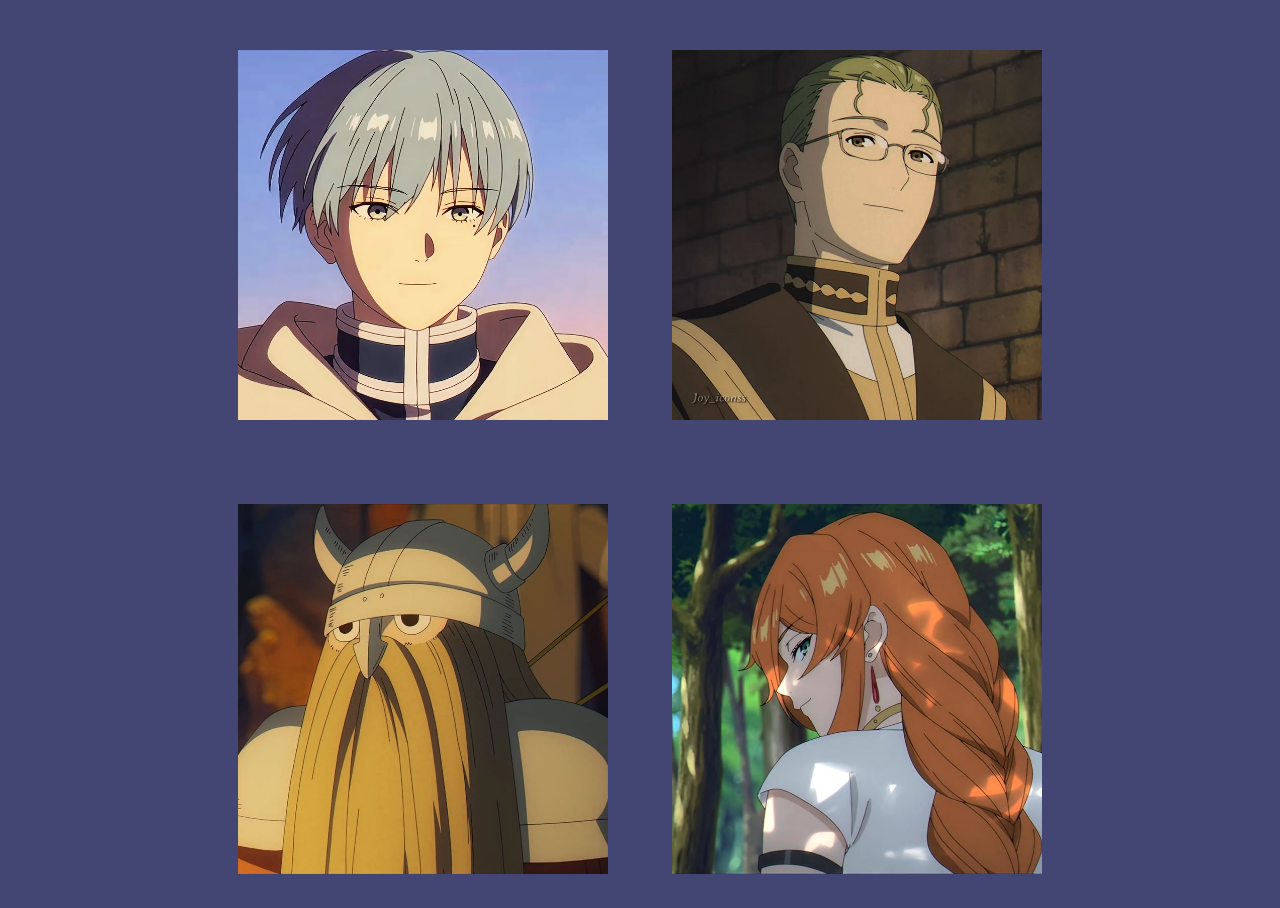
==== secundarios.html @ 41c14369 "Fiz o segundo iframe contendo o restante dos personagens" ====
<!DOCTYPE html>
<html lang="pt-br">
<head>
    <meta charset="UTF-8">
    <meta name="viewport" content="width=device-width, initial-scale=1.0">
    <title>Document</title>
    <link rel="stylesheet" href="secundarios.css">
    <style>
        body {
            background-color:#434573; 
        }
    </style>
</head>
<body>
    <main>
        <section class="personagem">
            <img src="imagenspersonagens/⊱✰⊰.jpg" alt="Frieren">
            <h1>Himmel</h1>
            <p class="frieren">Uma maga elfa que participou da jornada responsável por derrotar o Rei Demônio. Após a morte de seus antigos companheiros, Frieren embarca em uma nova viagem para compreender melhor os sentimentos humanos e o valor do tempo compartilhado com aqueles que amamos.</p>
            </section>
            <section class="personagem">
            <img src="imagenspersonagens/Heiter _ Check this profile for better PFP_Icons 🌸✨.jpg" alt="Fern">
            <h1>Heiter</h1>
            <p>Aprendiz de Frieren e uma das magas mais talentosas de sua geração. Determinada, responsável e extremamente dedicada aos estudos mágicos, Fern acompanha sua mestra em busca de novos conhecimentos e experiências.</p>
            </section>
            <section class="personagem">
            <img src="imagenspersonagens/Eisen - Sousou no Frieren icons _ Frieren_ Beyond Journey’s End icons.jpg" alt="Stark">
            <h1>Eisen</h1>
            <p>Um jovem guerreiro treinado por Eisen. Apesar de sua personalidade insegura, possui grande coragem e força em batalha. Sua determinação em proteger seus amigos faz dele um companheiro indispensável na jornada.</p>
            </section>
            <section class="personagem">
            <img src="imagenspersonagens/Credit_ 𝐀zα࣪z𝗲̫̄l.jpg" alt="Sein">
            <h1>Flamme</h1>
            <p>Sein é um sacerdote talentoso e de meia-idade que se junta brevemente ao grupo da maga Frieren em sua jornada. Embora seja um excelente curandeiro com grande potencial, ele decide deixar o grupo posteriormente para seguir sua própria missão pessoal na esperança de reencontrar um amigo de infância.</p>
        </section>
    </main>
</body>
</html>
---- secundarios.css ----
@charset "UTF-8";

@import url('https://fonts.googleapis.com/css2?family=Bebas+Neue&family=Cinzel:wght@400..900&family=Playwrite+AT:ital,wght@0,100..400;1,100..400&family=Work+Sans:ital,wght@0,100..900;1,100..900&display=swap');

@import url('https://fonts.googleapis.com/css2?family=Bebas+Neue&family=Cinzel:wght@400..900&family=Playfair+Display+SC:ital,wght@0,400;0,700;0,900;1,400;1,700;1,900&family=Playfair+Display:ital,wght@0,400..900;1,400..900&family=Playwrite+AT:ital,wght@0,100..400;1,100..400&family=Work+Sans:ital,wght@0,100..900;1,100..900&display=swap');

@import url('https://fonts.googleapis.com/css2?family=Bebas+Neue&family=Cinzel:wght@400..900&family=Marcellus&family=Passion+One:wght@400;700;900&family=Playfair+Display+SC:ital,wght@0,400;0,700;0,900;1,400;1,700;1,900&family=Playfair+Display:ital,wght@0,400..900;1,400..900&family=Playwrite+AT:ital,wght@0,100..400;1,100..400&family=Sriracha&family=Work+Sans:ital,wght@0,100..900;1,100..900&display=swap');

:root {
    --roxo: #434573;
    --azul: #A7E4F2;
    --verde: #8ab47e;
    --amarelo: #D9BA82;
    --vermelho: #A65851;
}
* {
    padding: 0px;
    margin: 0px;
}
h1 {
    text-align: center;
    font-family: 'Cinzel';
    color: white;
    font-size: 5em;
    padding-top: 10px;
}
h2 {
    text-align: center;
    color: white;
    font-size: 1.5em;
    font-family: 'Marcellus';
    padding-top: 10px;
}
main {
    text-align: center;
}
.personagem {
    display: inline-block;
    vertical-align:  top;
}
section {
    color: white;
    padding-bottom: 30px;
}
section p {
    width: 370px;
    margin: auto;
    margin-top: 10px;
    font-size: 1.5em;
}
.personagem {
    transition-duration: 1s;
}
.personagem h1, p {
    display: none;
}
.personagem:hover {
    margin-top: 10px;
}
.personagem:hover h1 {
    display: block;
}
.personagem:hover p {
    display: block;
}
img {
    width: 370px;
    margin: 50px 30px 0px 30px;
}
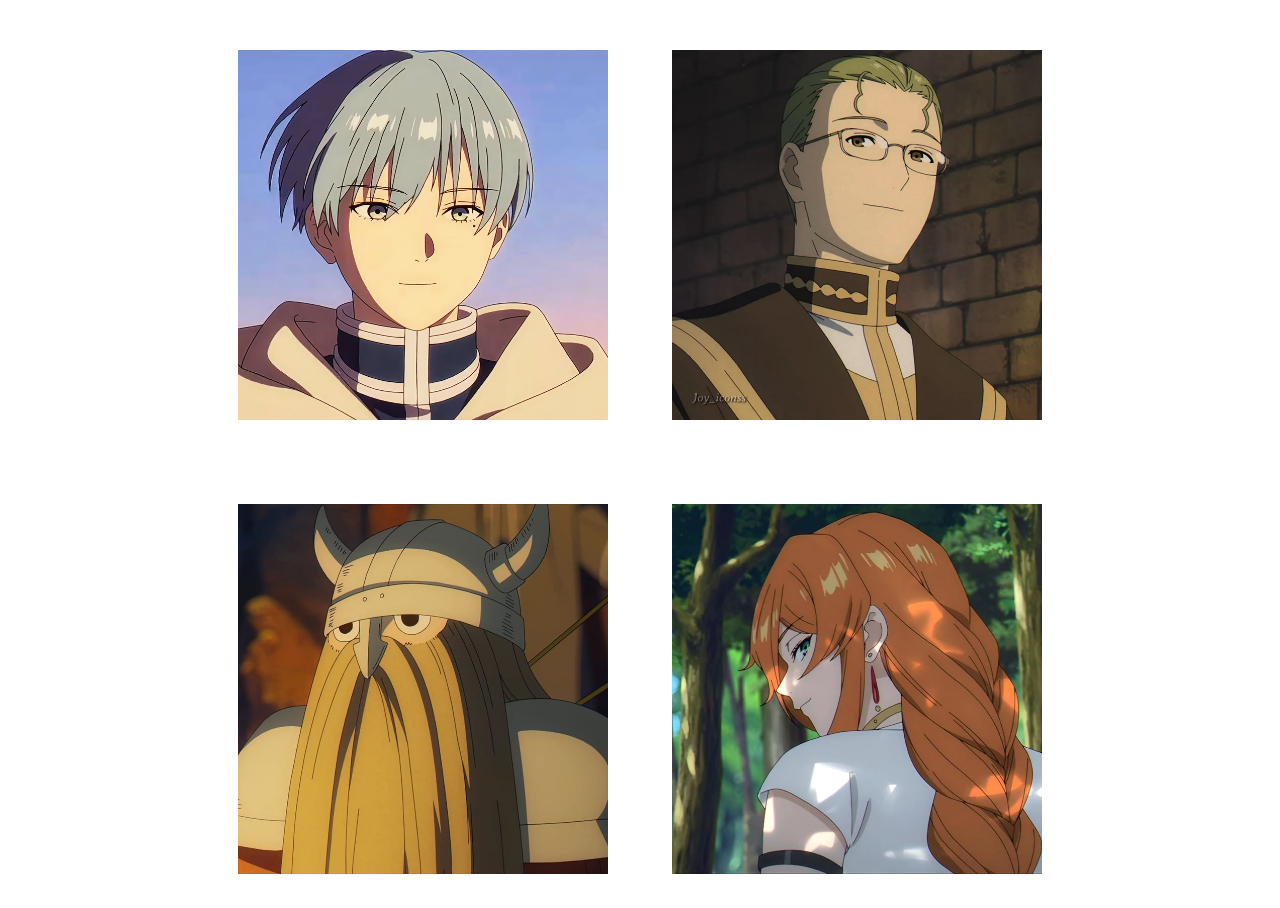
==== commit 13566c60: "Consegui colocar o iframe nos links Agora só falta deixar isso tudo responsivo" ====
--- a/secundarios.html
+++ b/secundarios.html
@@ -5,11 +5,6 @@
     <meta name="viewport" content="width=device-width, initial-scale=1.0">
     <title>Document</title>
     <link rel="stylesheet" href="secundarios.css">
-    <style>
-        body {
-            background-color:#434573; 
-        }
-    </style>
 </head>
 <body>
     <main>
